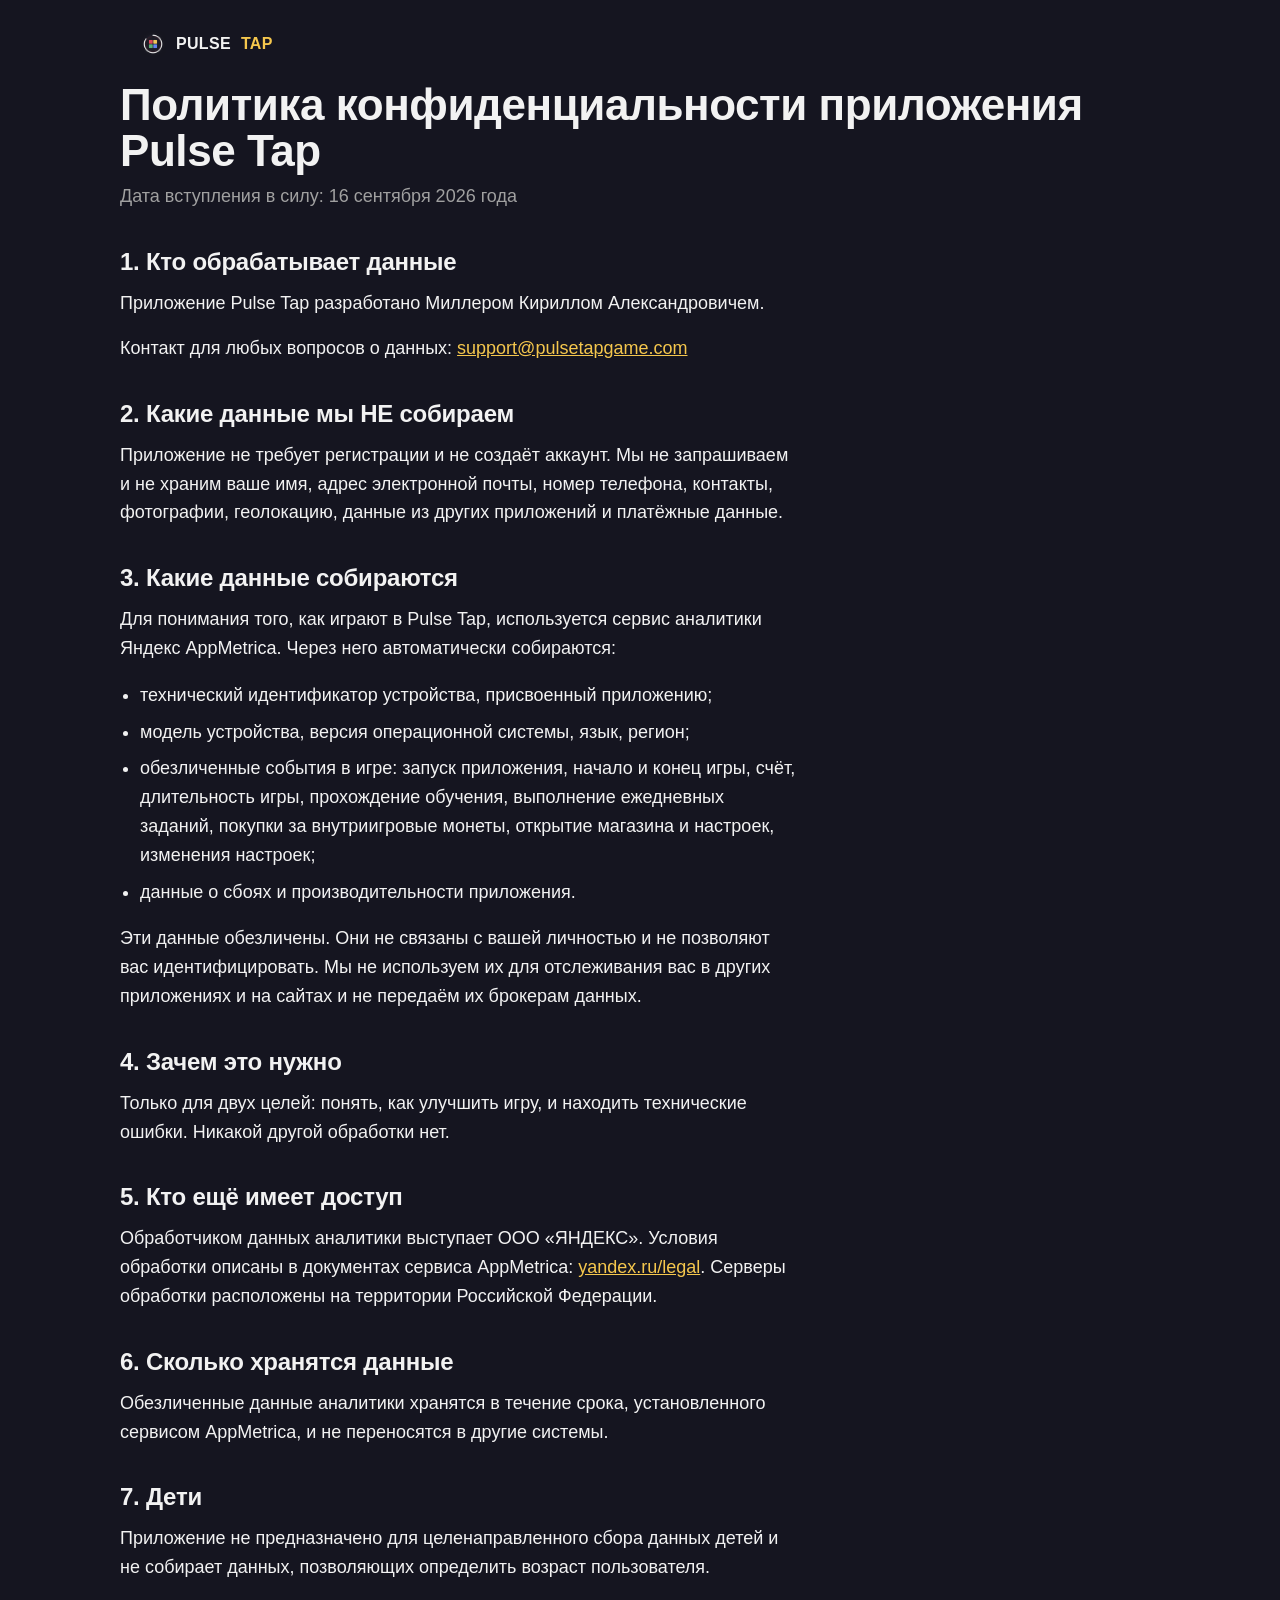
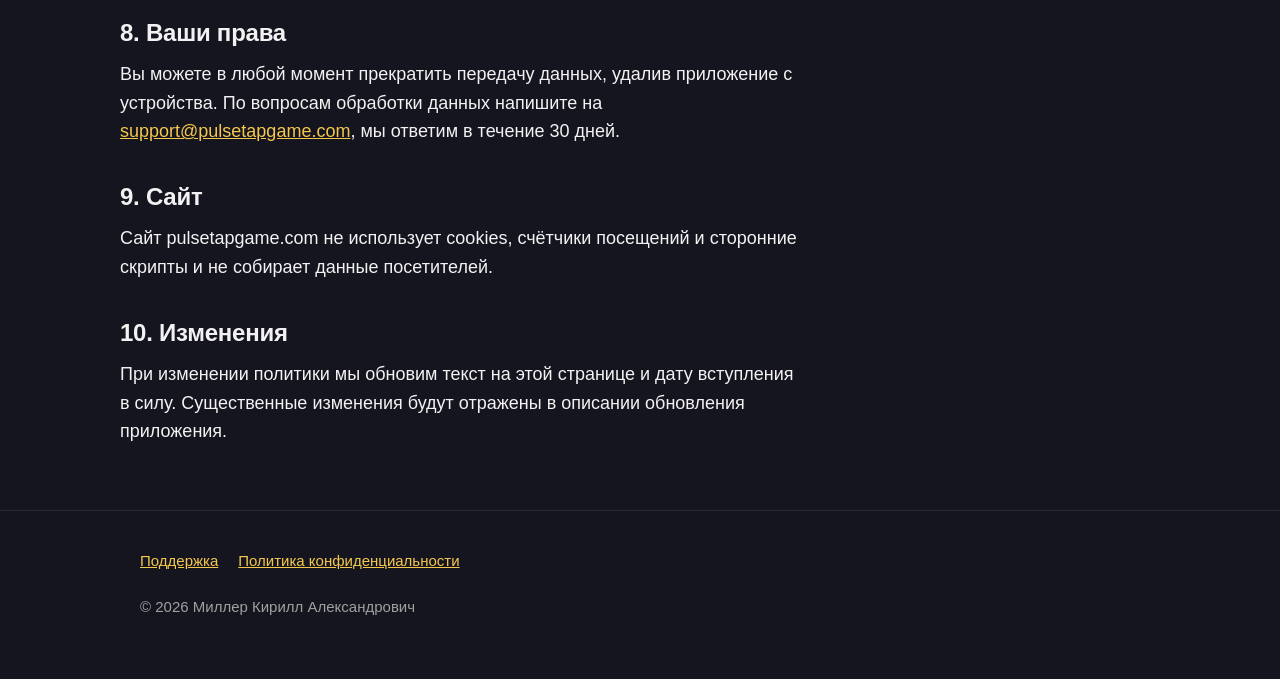
==== privacy/index.html @ 93b7e416 "Add files via upload" ====
<!doctype html>
<html lang="ru">
<head>
<meta charset="utf-8">
<meta name="viewport" content="width=device-width, initial-scale=1">
<meta name="color-scheme" content="dark">
<meta name="theme-color" content="#151520">
<title>Политика конфиденциальности Pulse Tap</title>
<meta name="description" content="Какие данные собирает приложение Pulse Tap, зачем и как с этим связаться. Игра не требует регистрации и не собирает персональные данные.">
<link rel="canonical" href="https://pulsetapgame.com/privacy/">
<link rel="icon" href="/favicon.ico" sizes="32x32">
<link rel="icon" href="/assets/img/favicon.svg" type="image/svg+xml">
<link rel="apple-touch-icon" href="/assets/img/apple-touch-icon.png">
<link rel="stylesheet" href="/assets/css/site.css">
</head>
<body>
<header class="site-header">
  <div class="wrap">
    <a class="logo" href="/">
      <img class="logo-mark" src="/assets/img/icon-64.png" width="26" height="26" alt="">
      PULSE <span class="gold">TAP</span>
    </a>
  </div>
</header>

<main class="page wrap">
  <h1>Политика конфиденциальности приложения Pulse Tap</h1>
  <p class="lead">Дата вступления в силу: 16 сентября 2026&nbsp;года</p>

  <h2>1. Кто обрабатывает данные</h2>
  <p>Приложение Pulse Tap разработано Миллером Кириллом Александровичем.</p>
  <p>Контакт для любых вопросов о данных: <a href="mailto:support@pulsetapgame.com">support@pulsetapgame.com</a></p>

  <h2>2. Какие данные мы НЕ собираем</h2>
  <p>Приложение не требует регистрации и не создаёт аккаунт. Мы не запрашиваем и не храним ваше имя, адрес электронной почты, номер телефона, контакты, фотографии, геолокацию, данные из других приложений и платёжные данные.</p>

  <h2>3. Какие данные собираются</h2>
  <p>Для понимания того, как играют в Pulse Tap, используется сервис аналитики Яндекс AppMetrica. Через него автоматически собираются:</p>
  <ul>
    <li>технический идентификатор устройства, присвоенный приложению;</li>
    <li>модель устройства, версия операционной системы, язык, регион;</li>
    <li>обезличенные события в игре: запуск приложения, начало и конец игры, счёт, длительность игры, прохождение обучения, выполнение ежедневных заданий, покупки за внутриигровые монеты, открытие магазина и настроек, изменения настроек;</li>
    <li>данные о сбоях и производительности приложения.</li>
  </ul>
  <p>Эти данные обезличены. Они не связаны с вашей личностью и не позволяют вас идентифицировать. Мы не используем их для отслеживания вас в других приложениях и на сайтах и не передаём их брокерам данных.</p>

  <h2>4. Зачем это нужно</h2>
  <p>Только для двух целей: понять, как улучшить игру, и находить технические ошибки. Никакой другой обработки нет.</p>

  <h2>5. Кто ещё имеет доступ</h2>
  <p>Обработчиком данных аналитики выступает ООО «ЯНДЕКС». Условия обработки описаны в документах сервиса AppMetrica: <a href="https://yandex.ru/legal/">yandex.ru/legal</a>. Серверы обработки расположены на территории Российской Федерации.</p>

  <h2>6. Сколько хранятся данные</h2>
  <p>Обезличенные данные аналитики хранятся в течение срока, установленного сервисом AppMetrica, и не переносятся в другие системы.</p>

  <h2>7. Дети</h2>
  <p>Приложение не предназначено для целенаправленного сбора данных детей и не собирает данных, позволяющих определить возраст пользователя.</p>

  <h2>8. Ваши права</h2>
  <p>Вы можете в любой момент прекратить передачу данных, удалив приложение с устройства. По вопросам обработки данных напишите на <a href="mailto:support@pulsetapgame.com">support@pulsetapgame.com</a>, мы ответим в течение 30&nbsp;дней.</p>

  <h2>9. Сайт</h2>
  <p>Сайт pulsetapgame.com не использует cookies, счётчики посещений и сторонние скрипты и не собирает данные посетителей.</p>

  <h2>10. Изменения</h2>
  <p>При изменении политики мы обновим текст на этой странице и дату вступления в силу. Существенные изменения будут отражены в описании обновления приложения.</p>
</main>

<footer class="site-footer">
  <div class="wrap">
    <nav>
      <a href="/support/">Поддержка</a>
      <a href="/privacy/">Политика конфиденциальности</a>
    </nav>
    <p>© 2026 Миллер Кирилл Александрович</p>
  </div>
</footer>
</body>
</html>
---- assets/css/site.css ----
/* Pulse Tap — one stylesheet for the whole site.
   Colours are the game's own values, taken from Theme.swift and Palette.swift. */

:root {
  --bg: #151520;          /* Theme.background */
  --surface: #1e1e2a;     /* Theme.emptyTile — cards and empty tiles */
  --text: #f2f2f2;        /* Theme.ink */
  --text-2: #a0a0a0;      /* lighter than the game's secondary ink, for 4.5:1 on the web */
  --line: #2a2a38;
  --accent: #f5c74d;      /* Theme.gold — every action in the game is gold */
  --accent-ink: #151520;  /* text on a gold button */
  --tile-green: #5cb076;
  --tile-yellow: #f2c75c;
  --tile-red: #e04a59;
  --tile-blue: #6385f2;
  --radius-tile: 32%;     /* the game's 14pt corner on a 108pt tile */
  --page: 1040px;
  color-scheme: dark;
}

*, *::before, *::after { box-sizing: border-box; }

html { -webkit-text-size-adjust: 100%; }

body {
  margin: 0;
  background: var(--bg);
  color: var(--text);
  font: 400 17px/1.6 -apple-system, BlinkMacSystemFont, "Segoe UI", Roboto, Arial, sans-serif;
  overflow-wrap: break-word;
}

@media (min-width: 768px) { body { font-size: 18px; } }

.wrap {
  width: 100%;
  max-width: var(--page);
  margin: 0 auto;
  padding: 0 20px;
}

/* Headings share the game's heavy, tight voice. */
h1, h2, h3, .logo, .badge, .btn {
  font-weight: 800;
  letter-spacing: -0.01em;
}

h1 { font-size: clamp(40px, 9vw, 72px); line-height: 1.05; margin: 0; }
h2 { font-size: clamp(22px, 4vw, 30px); line-height: 1.25; margin: 0 0 12px; }
h3 { font-size: 19px; margin: 0 0 6px; }
p { margin: 0 0 16px; max-width: 68ch; }
a { color: var(--accent); }
a:focus-visible, button:focus-visible, summary:focus-visible {
  outline: 2px solid var(--accent);
  outline-offset: 3px;
  border-radius: 6px;
}

.kicker {
  font-size: 12px;
  font-weight: 600;
  letter-spacing: 0.12em;
  text-transform: uppercase;
  color: var(--text-2);
  margin: 0 0 8px;
}

/* Header and footer ------------------------------------------------------ */

.site-header { padding: 22px 0 8px; }

.logo {
  display: inline-flex;
  align-items: center;
  gap: 10px;
  min-height: 44px;
  font-size: 16px;
  letter-spacing: 0.02em;
  color: var(--text);
  text-decoration: none;
}

.gold { color: var(--accent); }

/* The app's own icon, not a plain tile. */
.logo-mark { width: 26px; height: 26px; border-radius: 8px; }

.site-footer {
  border-top: 1px solid var(--line);
  margin-top: 64px;
  padding: 28px 0 44px;
  color: var(--text-2);
  font-size: 15px;
}

.site-footer nav { display: flex; flex-wrap: wrap; gap: 8px 20px; margin-bottom: 12px; }
.site-footer a { display: inline-flex; align-items: center; min-height: 44px; }

/* Landing ---------------------------------------------------------------- */

.hero { padding: 24px 0 8px; text-align: center; }
.hero img { width: 128px; height: 128px; border-radius: 28px; }
.hero h1 { margin: 20px 0 12px; }

.slogan {
  font-size: clamp(18px, 4.4vw, 22px);
  color: var(--text-2);
  margin: 0 auto 28px;
  max-width: 30ch;
}

.btn {
  display: inline-flex;
  align-items: center;
  justify-content: center;
  min-height: 52px;
  padding: 0 26px;
  border-radius: 14px;
  background: var(--accent);
  color: var(--accent-ink);
  font-size: 16px;
  text-decoration: none;
}

.btn--soon {
  background: transparent;
  color: var(--text-2);
  border: 1px solid var(--line);
  cursor: default;
}

/* Screenshots ------------------------------------------------------------ */

.shots {
  display: flex;
  gap: 16px;
  margin: 40px 0 8px;
  padding-bottom: 8px;
  overflow-x: auto;
  scroll-snap-type: x mandatory;
  -webkit-overflow-scrolling: touch;
}

.shots img {
  width: 220px;
  height: auto;
  flex: 0 0 auto;
  border-radius: 20px;
  border: 1px solid var(--line);
  scroll-snap-align: center;
}

@media (min-width: 768px) {
  .shots { justify-content: center; overflow: visible; }
  .shots img { width: 260px; }
}

/* Decorative board ------------------------------------------------------- */

.board {
  display: grid;
  grid-template-columns: repeat(3, 1fr);
  gap: 10px;
  width: min(280px, 72vw);
  margin: 48px auto 8px;
}

.tile {
  aspect-ratio: 1;
  border-radius: var(--radius-tile);
  background: var(--surface);
}

.tile--green { background: var(--tile-green); }
.tile--yellow { background: var(--tile-yellow); }
.tile--red { background: var(--tile-red); }
.tile--blue { background: var(--tile-blue); }

/* The colourblind shapes the game draws on its tiles: red is a circle, blue a
   cross, yellow a triangle, green a diamond. Decorative here. */
.tile--green, .tile--yellow, .tile--red, .tile--blue { position: relative; }

.tile--green::after, .tile--yellow::after, .tile--red::after, .tile--blue::after {
  content: "";
  position: absolute;
  inset: 32%;
  background: rgba(0, 0, 0, 0.28);
}

.tile--red::after { border-radius: 50%; }
.tile--green::after { clip-path: polygon(50% 0, 100% 50%, 50% 100%, 0 50%); }
.tile--yellow::after { clip-path: polygon(50% 0, 100% 100%, 0 100%); }
.tile--blue::after {
  clip-path: polygon(34% 0, 66% 0, 66% 34%, 100% 34%, 100% 66%, 66% 66%, 66% 100%,
                     34% 100%, 34% 66%, 0 66%, 0 34%, 34% 34%);
}

/* One tile breathes, the way the game invites a first tap. */
.tile--breathing { animation: breathe 2.4s ease-in-out infinite; }

@keyframes breathe {
  0%, 100% { transform: scale(1); }
  50% { transform: scale(1.04); }
}

/* Features --------------------------------------------------------------- */

.features {
  display: grid;
  gap: 32px;
  margin: 48px 0 8px;
}

@media (min-width: 768px) {
  .features { grid-template-columns: repeat(3, 1fr); gap: 36px; }
}

.feature-tile {
  display: block;
  width: 28px;
  height: 28px;
  border-radius: 9px;
  margin-bottom: 14px;
}


/* Text pages ------------------------------------------------------------- */

.page { padding: 8px 0 0; }
.page h1 { font-size: clamp(30px, 6vw, 44px); margin-bottom: 8px; }
.page h2 { font-size: clamp(19px, 3.4vw, 24px); margin-top: 36px; }
.page ul { max-width: 68ch; padding-left: 20px; }
.page li { margin-bottom: 8px; }

.lead { color: var(--text-2); }

.fill {
  background: rgba(245, 199, 77, 0.16);
  border-bottom: 1px solid var(--accent);
  padding: 0 4px;
}

/* FAQ -------------------------------------------------------------------- */

.faq { margin-top: 12px; }

.faq details {
  background: var(--surface);
  border: 1px solid var(--line);
  border-radius: 16px;
  padding: 4px 18px;
  margin-bottom: 12px;
}

.faq summary {
  cursor: pointer;
  font-weight: 600;
  padding: 14px 0;
  min-height: 44px;
  display: flex;
  align-items: center;
}

.faq summary::-webkit-details-marker { display: none; }
.faq summary::after { content: "+"; margin-left: auto; color: var(--text-2); font-size: 22px; line-height: 1; }
.faq details[open] summary::after { content: "−"; }
.faq p:last-child { margin-bottom: 16px; }

/* 404 -------------------------------------------------------------------- */

.center { text-align: center; padding: 40px 0 0; }
.center p { margin-left: auto; margin-right: auto; }

@media (prefers-reduced-motion: reduce) {
  *, *::before, *::after {
    animation-duration: 0.001ms !important;
    animation-iteration-count: 1 !important;
    transition-duration: 0.001ms !important;
  }
}
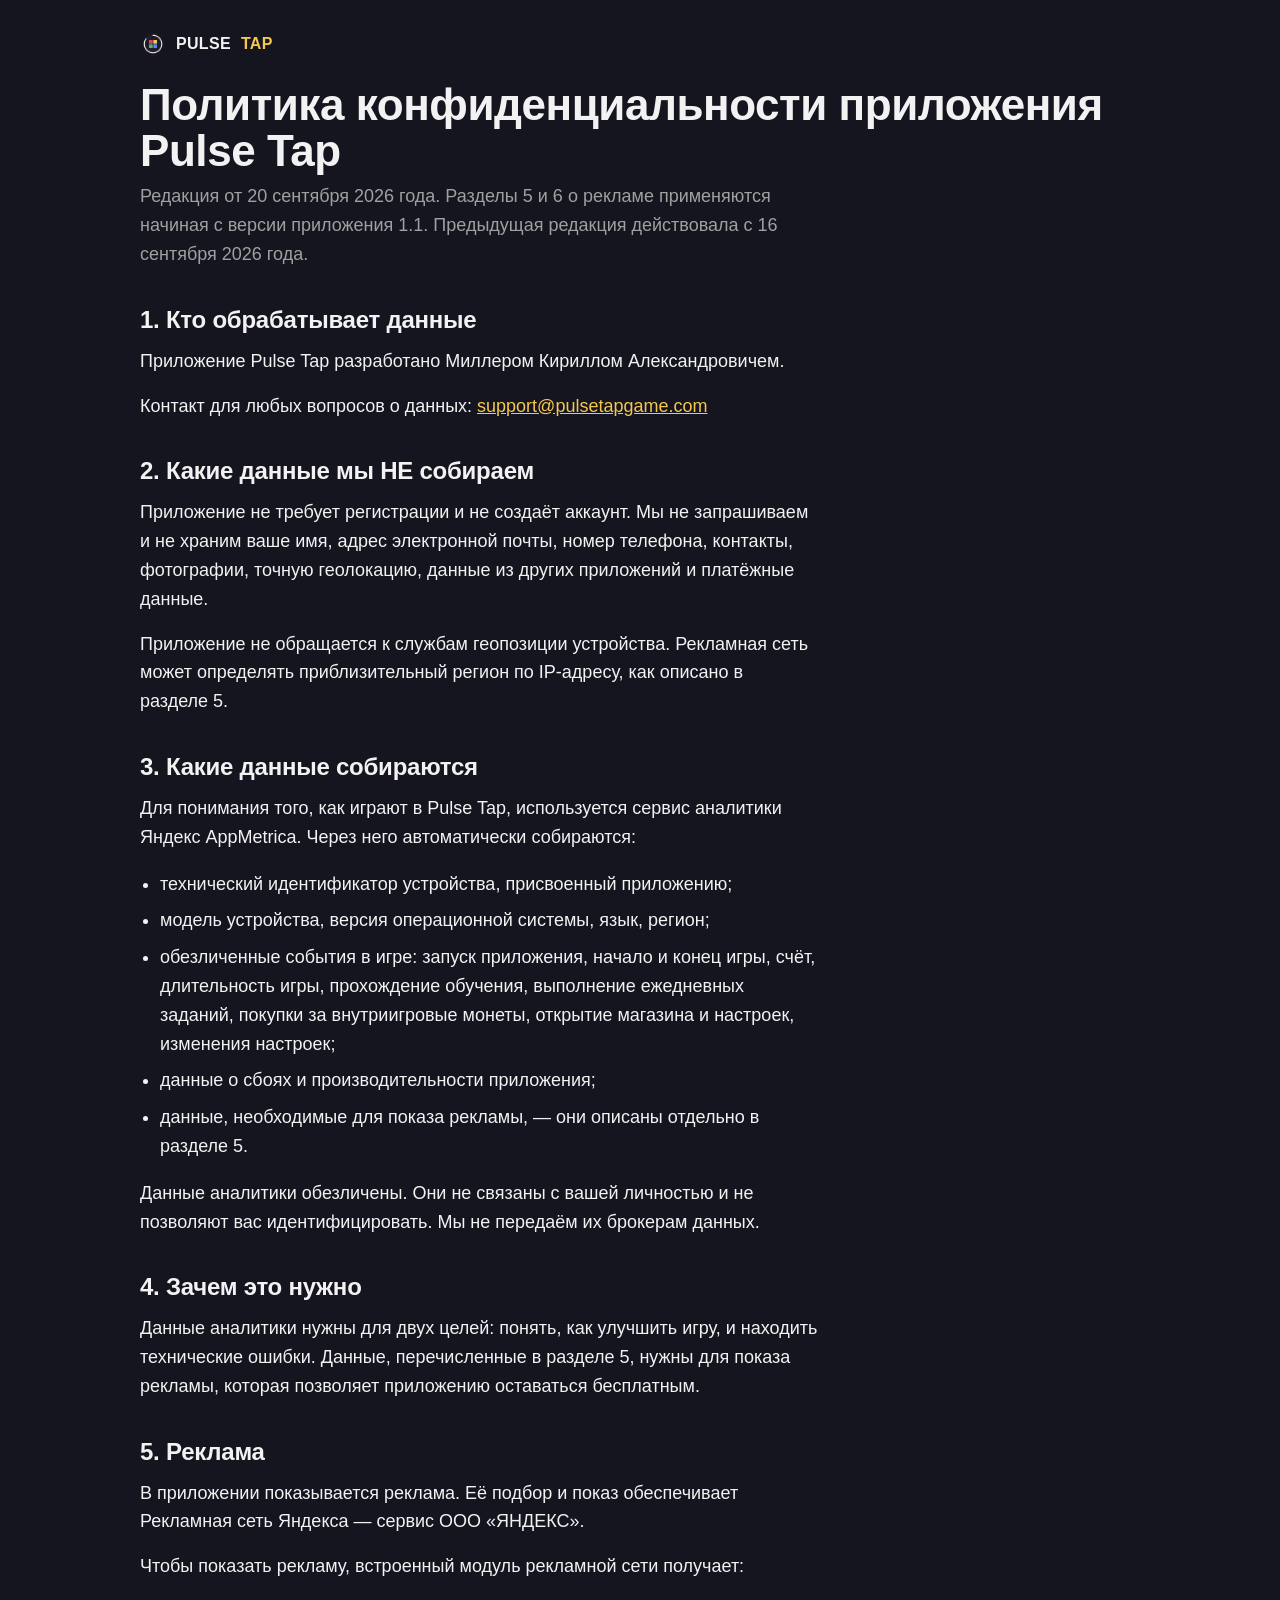
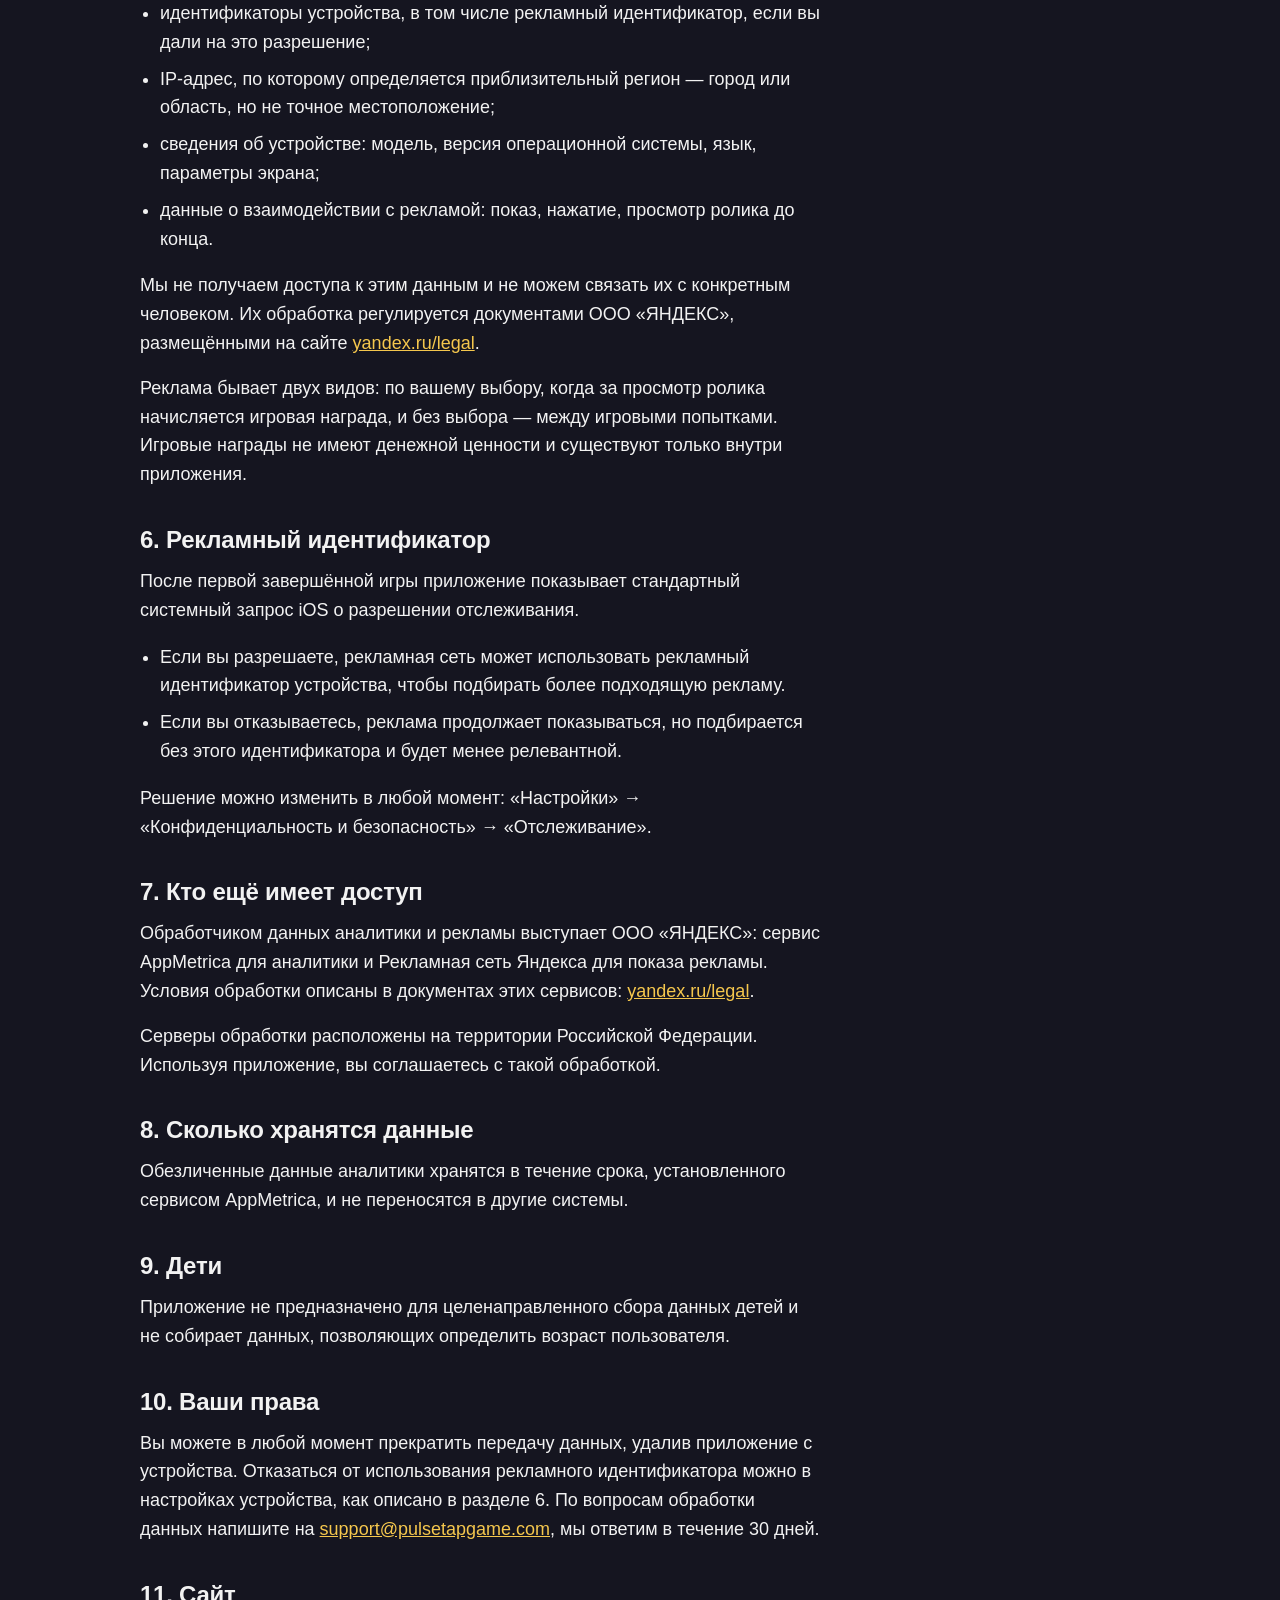
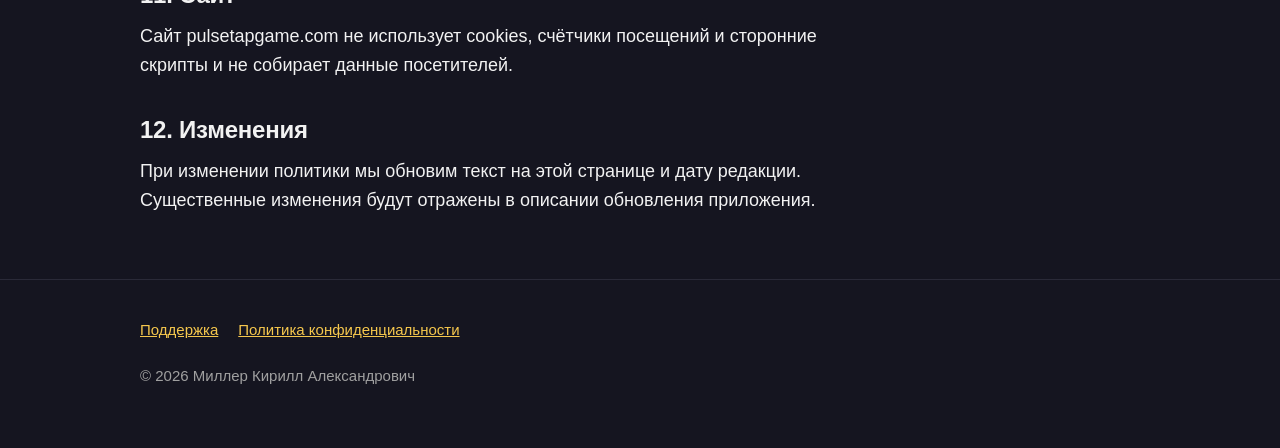
==== commit 942173fc: "Update index.html" ====
--- a/privacy/index.html
+++ b/privacy/index.html
@@ -25,14 +25,15 @@
 
 <main class="page wrap">
   <h1>Политика конфиденциальности приложения Pulse Tap</h1>
-  <p class="lead">Дата вступления в силу: 16 сентября 2026&nbsp;года</p>
+  <p class="lead">Редакция от 20 сентября 2026&nbsp;года. Разделы 5 и&nbsp;6 о&nbsp;рекламе применяются начиная с&nbsp;версии приложения&nbsp;1.1. Предыдущая редакция действовала с&nbsp;16 сентября 2026&nbsp;года.</p>
 
   <h2>1. Кто обрабатывает данные</h2>
   <p>Приложение Pulse Tap разработано Миллером Кириллом Александровичем.</p>
   <p>Контакт для любых вопросов о данных: <a href="mailto:support@pulsetapgame.com">support@pulsetapgame.com</a></p>
 
   <h2>2. Какие данные мы НЕ собираем</h2>
-  <p>Приложение не требует регистрации и не создаёт аккаунт. Мы не запрашиваем и не храним ваше имя, адрес электронной почты, номер телефона, контакты, фотографии, геолокацию, данные из других приложений и платёжные данные.</p>
+  <p>Приложение не требует регистрации и не создаёт аккаунт. Мы не запрашиваем и не храним ваше имя, адрес электронной почты, номер телефона, контакты, фотографии, точную геолокацию, данные из других приложений и платёжные данные.</p>
+  <p>Приложение не обращается к службам геопозиции устройства. Рекламная сеть может определять приблизительный регион по IP-адресу, как описано в разделе&nbsp;5.</p>
 
   <h2>3. Какие данные собираются</h2>
   <p>Для понимания того, как играют в Pulse Tap, используется сервис аналитики Яндекс AppMetrica. Через него автоматически собираются:</p>
@@ -40,30 +41,52 @@
     <li>технический идентификатор устройства, присвоенный приложению;</li>
     <li>модель устройства, версия операционной системы, язык, регион;</li>
     <li>обезличенные события в игре: запуск приложения, начало и конец игры, счёт, длительность игры, прохождение обучения, выполнение ежедневных заданий, покупки за внутриигровые монеты, открытие магазина и настроек, изменения настроек;</li>
-    <li>данные о сбоях и производительности приложения.</li>
+    <li>данные о сбоях и производительности приложения;</li>
+    <li>данные, необходимые для показа рекламы, — они описаны отдельно в разделе&nbsp;5.</li>
   </ul>
-  <p>Эти данные обезличены. Они не связаны с вашей личностью и не позволяют вас идентифицировать. Мы не используем их для отслеживания вас в других приложениях и на сайтах и не передаём их брокерам данных.</p>
+  <p>Данные аналитики обезличены. Они не связаны с вашей личностью и не позволяют вас идентифицировать. Мы не передаём их брокерам данных.</p>
 
   <h2>4. Зачем это нужно</h2>
-  <p>Только для двух целей: понять, как улучшить игру, и находить технические ошибки. Никакой другой обработки нет.</p>
+  <p>Данные аналитики нужны для двух целей: понять, как улучшить игру, и находить технические ошибки. Данные, перечисленные в разделе&nbsp;5, нужны для показа рекламы, которая позволяет приложению оставаться бесплатным.</p>
 
-  <h2>5. Кто ещё имеет доступ</h2>
-  <p>Обработчиком данных аналитики выступает ООО «ЯНДЕКС». Условия обработки описаны в документах сервиса AppMetrica: <a href="https://yandex.ru/legal/">yandex.ru/legal</a>. Серверы обработки расположены на территории Российской Федерации.</p>
+  <h2>5. Реклама</h2>
+  <p>В приложении показывается реклама. Её подбор и показ обеспечивает Рекламная сеть Яндекса — сервис ООО «ЯНДЕКС».</p>
+  <p>Чтобы показать рекламу, встроенный модуль рекламной сети получает:</p>
+  <ul>
+    <li>идентификаторы устройства, в том числе рекламный идентификатор, если вы дали на это разрешение;</li>
+    <li>IP-адрес, по которому определяется приблизительный регион — город или область, но не точное местоположение;</li>
+    <li>сведения об устройстве: модель, версия операционной системы, язык, параметры экрана;</li>
+    <li>данные о взаимодействии с рекламой: показ, нажатие, просмотр ролика до конца.</li>
+  </ul>
+  <p>Мы не получаем доступа к этим данным и не можем связать их с конкретным человеком. Их обработка регулируется документами ООО «ЯНДЕКС», размещёнными на сайте <a href="https://yandex.ru/legal/">yandex.ru/legal</a>.</p>
+  <p>Реклама бывает двух видов: по вашему выбору, когда за просмотр ролика начисляется игровая награда, и без выбора — между игровыми попытками. Игровые награды не имеют денежной ценности и существуют только внутри приложения.</p>
 
-  <h2>6. Сколько хранятся данные</h2>
+  <h2>6. Рекламный идентификатор</h2>
+  <p>После первой завершённой игры приложение показывает стандартный системный запрос iOS о разрешении отслеживания.</p>
+  <ul>
+    <li>Если вы разрешаете, рекламная сеть может использовать рекламный идентификатор устройства, чтобы подбирать более подходящую рекламу.</li>
+    <li>Если вы отказываетесь, реклама продолжает показываться, но подбирается без этого идентификатора и будет менее релевантной.</li>
+  </ul>
+  <p>Решение можно изменить в любой момент: «Настройки» → «Конфиденциальность и безопасность» → «Отслеживание».</p>
+
+  <h2>7. Кто ещё имеет доступ</h2>
+  <p>Обработчиком данных аналитики и рекламы выступает ООО «ЯНДЕКС»: сервис AppMetrica для аналитики и Рекламная сеть Яндекса для показа рекламы. Условия обработки описаны в документах этих сервисов: <a href="https://yandex.ru/legal/">yandex.ru/legal</a>.</p>
+  <p>Серверы обработки расположены на территории Российской Федерации. Используя приложение, вы соглашаетесь с такой обработкой.</p>
+
+  <h2>8. Сколько хранятся данные</h2>
   <p>Обезличенные данные аналитики хранятся в течение срока, установленного сервисом AppMetrica, и не переносятся в другие системы.</p>
 
-  <h2>7. Дети</h2>
+  <h2>9. Дети</h2>
   <p>Приложение не предназначено для целенаправленного сбора данных детей и не собирает данных, позволяющих определить возраст пользователя.</p>
 
-  <h2>8. Ваши права</h2>
-  <p>Вы можете в любой момент прекратить передачу данных, удалив приложение с устройства. По вопросам обработки данных напишите на <a href="mailto:support@pulsetapgame.com">support@pulsetapgame.com</a>, мы ответим в течение 30&nbsp;дней.</p>
+  <h2>10. Ваши права</h2>
+  <p>Вы можете в любой момент прекратить передачу данных, удалив приложение с устройства. Отказаться от использования рекламного идентификатора можно в настройках устройства, как описано в разделе&nbsp;6. По вопросам обработки данных напишите на <a href="mailto:support@pulsetapgame.com">support@pulsetapgame.com</a>, мы ответим в течение 30&nbsp;дней.</p>
 
-  <h2>9. Сайт</h2>
+  <h2>11. Сайт</h2>
   <p>Сайт pulsetapgame.com не использует cookies, счётчики посещений и сторонние скрипты и не собирает данные посетителей.</p>
 
-  <h2>10. Изменения</h2>
-  <p>При изменении политики мы обновим текст на этой странице и дату вступления в силу. Существенные изменения будут отражены в описании обновления приложения.</p>
+  <h2>12. Изменения</h2>
+  <p>При изменении политики мы обновим текст на этой странице и дату редакции. Существенные изменения будут отражены в описании обновления приложения.</p>
 </main>
 
 <footer class="site-footer">
--- a/assets/css/site.css
+++ b/assets/css/site.css
@@ -226,7 +226,9 @@
 
 /* Text pages ------------------------------------------------------------- */
 
-.page { padding: 8px 0 0; }
+/* Only the top: the horizontal gutter belongs to .wrap, and a shorthand
+   here would wipe it out — these pages carry both classes. */
+.page { padding-top: 8px; }
 .page h1 { font-size: clamp(30px, 6vw, 44px); margin-bottom: 8px; }
 .page h2 { font-size: clamp(19px, 3.4vw, 24px); margin-top: 36px; }
 .page ul { max-width: 68ch; padding-left: 20px; }
